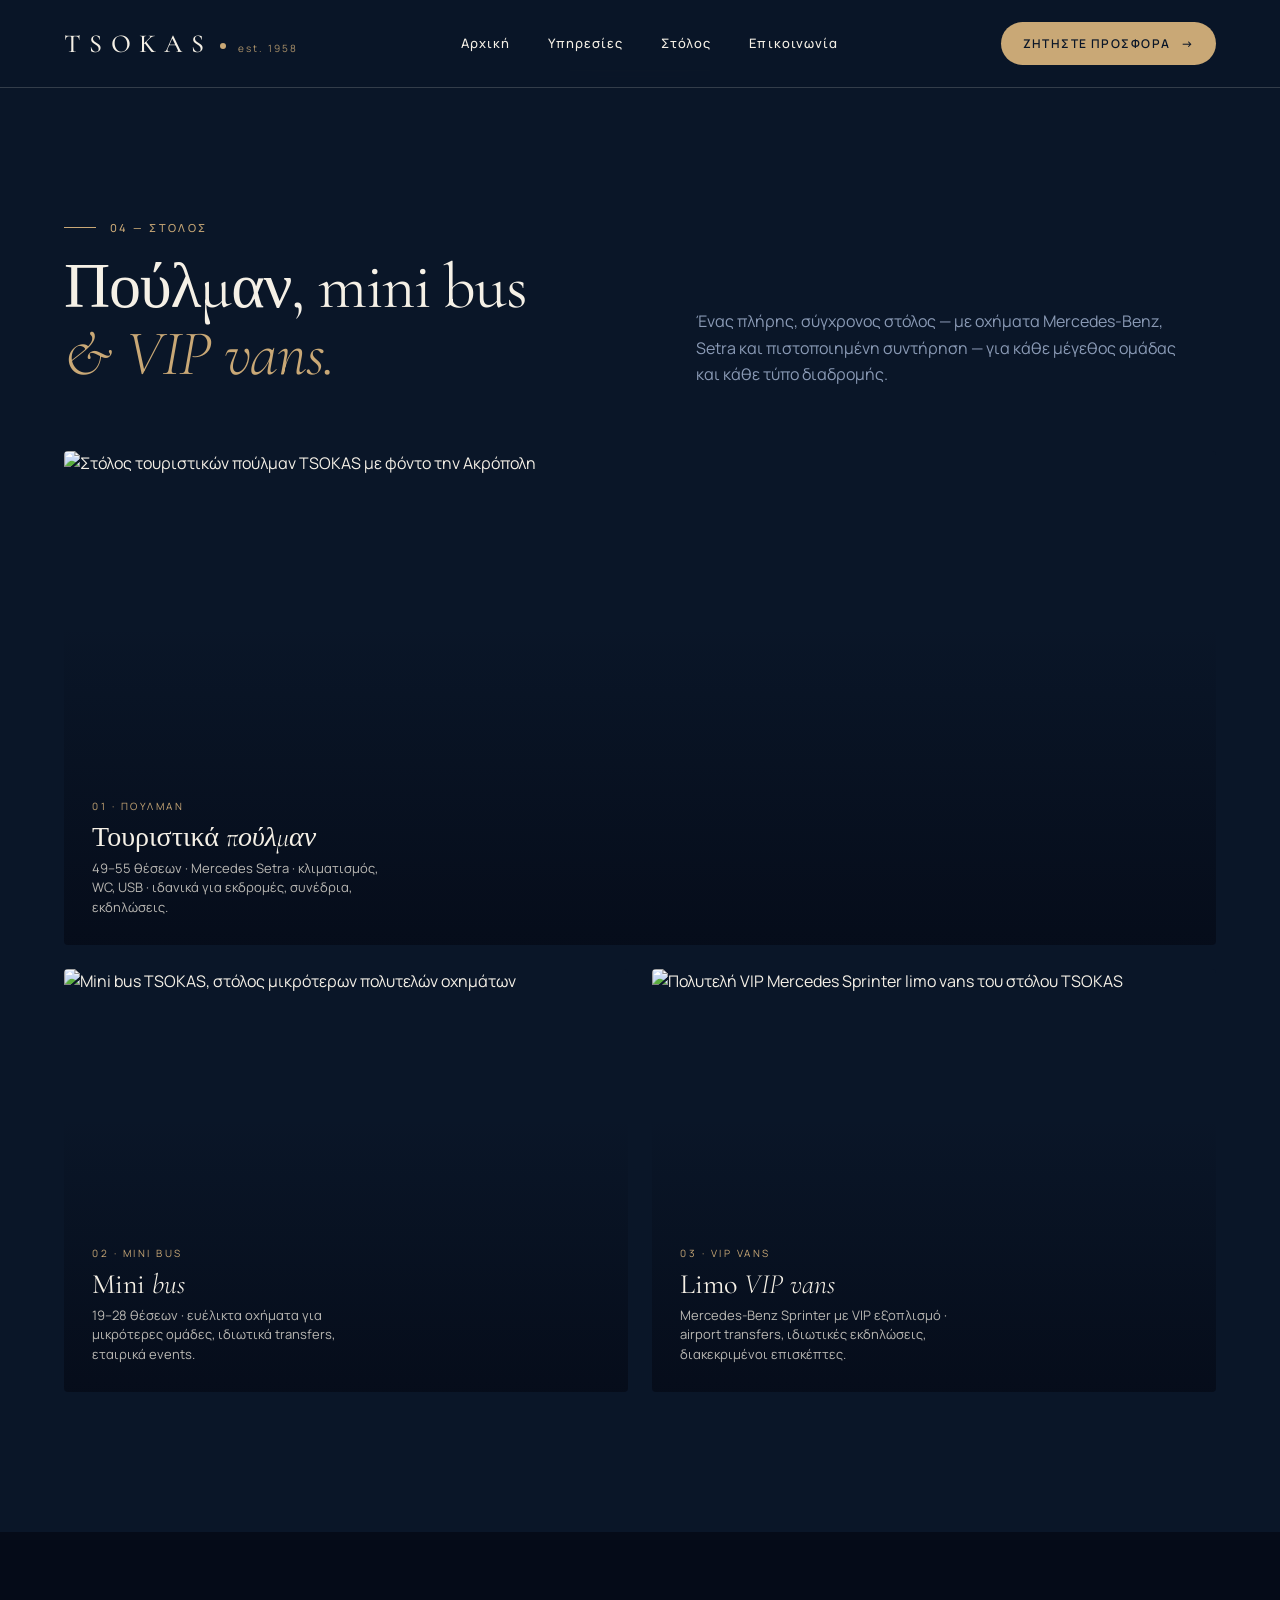
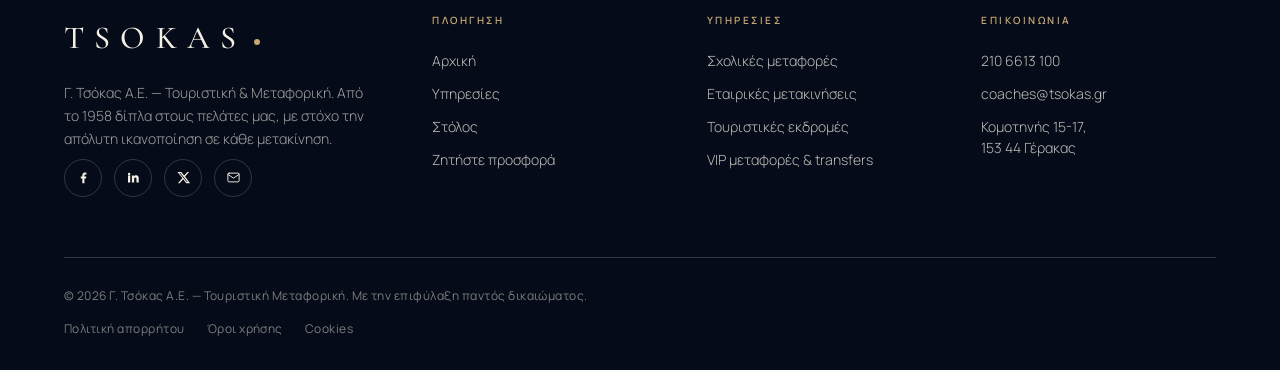
==== stolos.html @ 925c6dab "Add files via upload" ====
<!DOCTYPE html>
<html lang="el">
<head>
<meta charset="UTF-8" />
<meta name="viewport" content="width=device-width, initial-scale=1.0" />
<title>Στόλος — TSOKAS · Τουριστικά Λεωφορεία &amp; Πούλμαν</title>
<meta name="description" content="Ο στόλος του ομίλου ΤΣΟΚΑ — τουριστικά πούλμαν, mini bus και VIP vans Mercedes-Benz Sprinter, με πιστοποιημένη συντήρηση." />

<link rel="preconnect" href="https://fonts.googleapis.com">
<link rel="preconnect" href="https://fonts.gstatic.com" crossorigin>
<link href="https://fonts.googleapis.com/css2?family=Cormorant+Garamond:ital,wght@0,300;0,400;0,500;1,300;1,500&family=Manrope:wght@300;400;500;600;700&display=swap" rel="stylesheet">

<link rel="stylesheet" href="style.css">
</head>
<body class="inner-page">

<!-- =============================================
     NAVIGATION
     ============================================= -->
<header class="nav" id="nav">
  <div class="container nav-inner">
    <a href="index.html" class="logo" aria-label="TSOKAS — Αρχική">
      TSOKAS<span class="dot"></span><span class="since">est. 1958</span>
    </a>

    <nav class="nav-links" aria-label="Κύριο μενού">
      <a href="index.html">Αρχική</a>
      <a href="index.html#services">Υπηρεσίες</a>
      <a href="stolos.html">Στόλος</a>
      <a href="index.html#contact">Επικοινωνία</a>
    </nav>

    <a href="index.html#quote" class="btn-cta" style="display:none;" id="ctaDesktop">
      Ζητήστε Προσφορά
      <span class="arrow">→</span>
    </a>

    <button class="menu-toggle" id="menuToggle" aria-label="Άνοιγμα μενού" aria-expanded="false">
      <span></span><span></span><span></span>
    </button>
  </div>
</header>

<!-- mobile menu -->
<div class="mobile-menu" id="mobileMenu" aria-hidden="true">
  <a href="index.html"><span class="num">01</span>Αρχική</a>
  <a href="index.html#services"><span class="num">02</span>Υπηρεσίες</a>
  <a href="stolos.html"><span class="num">03</span>Στόλος</a>
  <a href="index.html#contact"><span class="num">04</span>Επικοινωνία</a>
  <a href="index.html#quote" class="btn-cta">Ζητήστε Προσφορά <span class="arrow">→</span></a>
</div>

<main>

<!-- =============================================
     FLEET
     ============================================= -->
<section class="fleet section" id="fleet">
  <div class="container">
    <header class="fleet-head reveal">
      <div>
        <span class="eyebrow">04 — Στόλος</span>
        <h2 class="display" style="margin-top:18px;">
          Πούλμαν, mini bus<br><span class="ital">&amp; VIP vans.</span>
        </h2>
      </div>
      <p>
        Ένας πλήρης, σύγχρονος στόλος — με οχήματα Mercedes-Benz, Setra
        και πιστοποιημένη συντήρηση — για κάθε μέγεθος ομάδας και κάθε
        τύπο διαδρομής.
      </p>
    </header>

    <div class="fleet-grid reveal">
      <a href="index.html#quote" class="fleet-card large">
        <img src="images/coaches.jpg" alt="Στόλος τουριστικών πούλμαν TSOKAS με φόντο την Ακρόπολη" loading="lazy"/>
        <div class="fleet-card-overlay">
          <span class="label">01 · Πούλμαν</span>
          <h3>Τουριστικά <span class="ital">πούλμαν</span></h3>
          <p>49–55 θέσεων · Mercedes Setra · κλιματισμός, WC, USB · ιδανικά για εκδρομές, συνέδρια, εκδηλώσεις.</p>
        </div>
      </a>

      <a href="index.html#quote" class="fleet-card">
        <img src="images/limo-minibus-event.jpg" alt="Mini bus TSOKAS, στόλος μικρότερων πολυτελών οχημάτων" loading="lazy"/>
        <div class="fleet-card-overlay">
          <span class="label">02 · Mini bus</span>
          <h3>Mini <span class="ital">bus</span></h3>
          <p>19–28 θέσεων · ευέλικτα οχήματα για μικρότερες ομάδες, ιδιωτικά transfers, εταιρικά events.</p>
        </div>
      </a>

      <a href="index.html#quote" class="fleet-card">
        <img src="images/limo-van-clts-transfers.jpg" alt="Πολυτελή VIP Mercedes Sprinter limo vans του στόλου TSOKAS" loading="lazy"/>
        <div class="fleet-card-overlay">
          <span class="label">03 · VIP vans</span>
          <h3>Limo <span class="ital">VIP vans</span></h3>
          <p>Mercedes-Benz Sprinter με VIP εξοπλισμό · airport transfers, ιδιωτικές εκδηλώσεις, διακεκριμένοι επισκέπτες.</p>
        </div>
      </a>
    </div>
  </div>
</section>

</main>

<!-- =============================================
     FOOTER
     ============================================= -->
<footer class="footer" id="contact">
  <div class="container">
    <div class="footer-top">
      <div class="footer-brand">
        <div class="logo">TSOKAS<span class="dot"></span></div>
        <p>
          Γ. Τσόκας Α.Ε. — Τουριστική &amp; Μεταφορική. Από το 1958
          δίπλα στους πελάτες μας, με στόχο την απόλυτη ικανοποίηση
          σε κάθε μετακίνηση.
        </p>
        <div class="socials" aria-label="Κοινωνικά δίκτυα">
          <a href="https://el-gr.facebook.com/pages/Tsokas-sa-Coaches-Tourist-Buses/488400641231386" aria-label="Facebook" target="_blank" rel="noopener">
            <svg viewBox="0 0 24 24" fill="currentColor"><path d="M13.5 21v-7.5h2.55l.4-3.1h-2.95V8.5c0-.9.25-1.5 1.55-1.5h1.65V4.2c-.3-.05-1.3-.13-2.45-.13-2.45 0-4.1 1.5-4.1 4.2v2.3H7.6v3.1h2.5V21h3.4z"/></svg>
          </a>
          <a href="https://www.linkedin.com/company/g-tsokas-sa-motorcoach-company" aria-label="LinkedIn" target="_blank" rel="noopener">
            <svg viewBox="0 0 24 24" fill="currentColor"><path d="M6.94 6.5a1.94 1.94 0 1 1-3.88 0 1.94 1.94 0 0 1 3.88 0zM3.18 8.94h3.6V20h-3.6V8.94zm6 0h3.45v1.5h.05c.48-.9 1.65-1.85 3.4-1.85 3.63 0 4.3 2.4 4.3 5.5V20h-3.6v-5.2c0-1.25-.02-2.85-1.74-2.85-1.74 0-2 1.35-2 2.75V20h-3.6V8.94h-.26z"/></svg>
          </a>
          <a href="https://twitter.com/TSOKASCOACHES" aria-label="X / Twitter" target="_blank" rel="noopener">
            <svg viewBox="0 0 24 24" fill="currentColor"><path d="M18.244 3H21l-6.547 7.49L22.5 21h-6.182l-4.83-6.31L5.93 21H3.17l7.005-8.01L2.25 3h6.34l4.36 5.77L18.244 3zm-1.083 16.13h1.523L7.04 4.78H5.4l11.76 14.35z"/></svg>
          </a>
          <a href="mailto:coaches@tsokas.gr" aria-label="Email">
            <svg viewBox="0 0 24 24" fill="none" stroke="currentColor" stroke-width="1.5" stroke-linecap="round" stroke-linejoin="round"><rect x="3" y="5" width="18" height="14" rx="2"/><path d="M3 7l9 6 9-6"/></svg>
          </a>
        </div>
      </div>

      <div class="footer-col">
        <h4>Πλοήγηση</h4>
        <ul>
          <li><a href="index.html">Αρχική</a></li>
          <li><a href="index.html#services">Υπηρεσίες</a></li>
          <li><a href="stolos.html">Στόλος</a></li>
          <li><a href="index.html#quote">Ζητήστε προσφορά</a></li>
        </ul>
      </div>

      <div class="footer-col">
        <h4>Υπηρεσίες</h4>
        <ul>
          <li>Σχολικές μεταφορές</li>
          <li>Εταιρικές μετακινήσεις</li>
          <li>Τουριστικές εκδρομές</li>
          <li>VIP μεταφορές &amp; transfers</li>
        </ul>
      </div>

      <div class="footer-col">
        <h4>Επικοινωνία</h4>
        <ul>
          <li><a href="tel:+302106613100">210 6613 100</a></li>
          <li><a href="mailto:coaches@tsokas.gr">coaches@tsokas.gr</a></li>
          <li>Κομοτηνής 15-17,<br>153 44 Γέρακας</li>
        </ul>
      </div>
    </div>

    <div class="footer-bottom">
      <div>© 2026 Γ. Τσόκας Α.Ε. — Τουριστική Μεταφορική. Με την επιφύλαξη παντός δικαιώματος.</div>
      <div class="legal">
        <a href="#">Πολιτική απορρήτου</a>
        <a href="#">Όροι χρήσης</a>
        <a href="#">Cookies</a>
      </div>
    </div>
  </div>
</footer>

<script>
  // Sticky nav (always solid on inner pages, but keep listener for consistency)
  const nav = document.getElementById('nav');
  const cta = document.getElementById('ctaDesktop');
  const onScroll = () => {
    const scrolled = window.scrollY > 40;
    nav.classList.toggle('scrolled', scrolled);
  };
  window.addEventListener('scroll', onScroll, { passive: true });
  onScroll();

  // CTA button visible only on desktop
  const setCta = () => {
    cta.style.display = window.innerWidth >= 1024 ? 'inline-flex' : 'none';
  };
  setCta();
  window.addEventListener('resize', setCta);

  // Mobile menu
  const toggle = document.getElementById('menuToggle');
  const menu = document.getElementById('mobileMenu');
  toggle.addEventListener('click', () => {
    const open = !menu.classList.contains('open');
    menu.classList.toggle('open', open);
    toggle.classList.toggle('open', open);
    toggle.setAttribute('aria-expanded', String(open));
    menu.setAttribute('aria-hidden', String(!open));
    document.body.style.overflow = open ? 'hidden' : '';
  });
  menu.querySelectorAll('a').forEach(a => a.addEventListener('click', () => {
    menu.classList.remove('open');
    toggle.classList.remove('open');
    toggle.setAttribute('aria-expanded', 'false');
    menu.setAttribute('aria-hidden', 'true');
    document.body.style.overflow = '';
  }));

  // Reveal on scroll
  const io = new IntersectionObserver((entries) => {
    entries.forEach(e => {
      if (e.isIntersecting) { e.target.classList.add('visible'); io.unobserve(e.target); }
    });
  }, { threshold: 0.12, rootMargin: '0px 0px -60px 0px' });
  document.querySelectorAll('.reveal').forEach(el => io.observe(el));
</script>
</body>
</html>
---- style.css ----
/* =============================================
   DESIGN TOKENS
   ============================================= */
:root {
  --navy-950: #050b18;
  --navy-900: #0a1628;
  --navy-800: #11203a;
  --navy-700: #1a2f56;
  --navy-600: #25406f;
  --cream:    #f5f0e6;
  --cream-2:  #ebe3d3;
  --paper:    #0a1628;       /* now navy — entire site stays in dark palette */
  --paper-2:  #0d1b32;       /* very subtle alt for rhythm */
  --white:    #ffffff;
  --gold:     #c9a876;
  --gold-2:   #b8945e;
  --ink:      #f5f0e6;       /* default text on dark bg → cream */
  --muted:    #8a9ab5;       /* readable muted on navy */
  --line:     rgba(245,240,230,.10);
  --line-light: rgba(245,240,230,.18);

  --f-display: "Cormorant Garamond", "Times New Roman", Georgia, serif;
  --f-body:    "Manrope", -apple-system, "Segoe UI", sans-serif;

  --container: 1280px;
  --pad: clamp(20px, 5vw, 64px);
}

/* =============================================
   RESET
   ============================================= */
*, *::before, *::after { box-sizing: border-box; margin: 0; padding: 0; }
html { scroll-behavior: smooth; -webkit-text-size-adjust: 100%; }
body {
  font-family: var(--f-body);
  font-weight: 400;
  font-size: 16px;
  line-height: 1.6;
  color: var(--ink);
  background: var(--paper);
  -webkit-font-smoothing: antialiased;
  -moz-osx-font-smoothing: grayscale;
  overflow-x: hidden;
}
img { max-width: 100%; display: block; }
button, input, textarea, select { font: inherit; color: inherit; }
a { color: inherit; text-decoration: none; }
button { background: none; border: none; cursor: pointer; }
ul { list-style: none; }

::selection { background: var(--gold); color: var(--navy-900); }

/* =============================================
   TYPOGRAPHY UTILITIES
   ============================================= */
.eyebrow {
  font-family: var(--f-body);
  font-size: 11px;
  font-weight: 500;
  letter-spacing: 0.22em;
  text-transform: uppercase;
  color: var(--gold);
  display: inline-flex;
  align-items: center;
  gap: 14px;
}
.eyebrow::before {
  content: "";
  width: 32px;
  height: 1px;
  background: currentColor;
}
.eyebrow.on-dark { color: var(--gold); }

.display {
  font-family: var(--f-display);
  font-weight: 400;
  line-height: 1.02;
  letter-spacing: -0.015em;
}
.display .ital { font-style: italic; font-weight: 300; }

.section-num {
  font-family: var(--f-display);
  font-style: italic;
  font-weight: 300;
  font-size: 14px;
  color: var(--gold-2);
  letter-spacing: 0.05em;
}

/* =============================================
   LAYOUT
   ============================================= */
.container {
  width: 100%;
  max-width: var(--container);
  margin: 0 auto;
  padding-left: var(--pad);
  padding-right: var(--pad);
}

.section {
  padding: clamp(80px, 12vw, 140px) 0;
}

/* =============================================
   NAVIGATION
   ============================================= */
.nav {
  position: fixed;
  top: 0; left: 0; right: 0;
  z-index: 100;
  padding: 22px 0;
  transition: background-color .35s ease, padding .35s ease, border-color .35s ease;
  border-bottom: 1px solid transparent;
}
.nav.scrolled {
  background: rgba(10, 22, 40, 0.92);
  backdrop-filter: blur(14px);
  -webkit-backdrop-filter: blur(14px);
  padding: 14px 0;
  border-bottom-color: var(--line-light);
}

.nav-inner {
  display: flex;
  align-items: center;
  justify-content: space-between;
  gap: 24px;
}

.logo {
  font-family: var(--f-display);
  font-size: 26px;
  font-weight: 500;
  letter-spacing: 0.32em;
  color: var(--cream);
  display: inline-flex;
  align-items: baseline;
  gap: 8px;
}
.logo .dot {
  display: inline-block;
  width: 6px; height: 6px;
  border-radius: 50%;
  background: var(--gold);
  transform: translateY(-3px);
}
.logo .since {
  font-size: 10px;
  font-family: var(--f-body);
  font-weight: 400;
  letter-spacing: 0.2em;
  color: var(--gold);
  margin-left: 4px;
  opacity: .85;
}

.nav-links {
  display: none;
  gap: 38px;
  align-items: center;
}
.nav-links a {
  position: relative;
  font-size: 13px;
  font-weight: 500;
  letter-spacing: 0.08em;
  color: var(--cream);
  transition: color .2s ease;
}
.nav-links a::after {
  content: "";
  position: absolute;
  left: 0; bottom: -6px;
  width: 100%;
  height: 1px;
  background: var(--gold);
  transform: scaleX(0);
  transform-origin: left;
  transition: transform .35s ease;
}
.nav-links a:hover { color: var(--white); }
.nav-links a:hover::after { transform: scaleX(1); }

.btn-cta {
  display: inline-flex;
  align-items: center;
  gap: 10px;
  padding: 12px 22px;
  background: var(--gold);
  color: var(--navy-900);
  font-size: 12px;
  font-weight: 600;
  letter-spacing: 0.12em;
  text-transform: uppercase;
  border-radius: 999px;
  transition: background-color .25s ease, transform .25s ease, color .25s ease;
}
.btn-cta:hover { background: var(--white); transform: translateY(-1px); }
.btn-cta .arrow {
  display: inline-block;
  transition: transform .25s ease;
}
.btn-cta:hover .arrow { transform: translateX(3px); }

.menu-toggle {
  display: inline-flex;
  flex-direction: column;
  gap: 5px;
  padding: 10px;
  margin-right: -10px;
}
.menu-toggle span {
  display: block;
  width: 22px;
  height: 1.5px;
  background: var(--cream);
  transition: transform .3s ease, opacity .3s ease;
}
.menu-toggle.open span:nth-child(1) { transform: translateY(6.5px) rotate(45deg); }
.menu-toggle.open span:nth-child(2) { opacity: 0; }
.menu-toggle.open span:nth-child(3) { transform: translateY(-6.5px) rotate(-45deg); }

.mobile-menu {
  position: fixed;
  inset: 0;
  background: var(--navy-900);
  z-index: 99;
  display: flex;
  flex-direction: column;
  justify-content: center;
  align-items: flex-start;
  padding: 0 var(--pad);
  gap: 28px;
  transform: translateX(100%);
  transition: transform .45s cubic-bezier(.6,.1,.2,1);
}
.mobile-menu.open { transform: translateX(0); }
.mobile-menu a {
  font-family: var(--f-display);
  font-size: clamp(36px, 9vw, 56px);
  font-weight: 400;
  color: var(--cream);
  letter-spacing: -0.01em;
  position: relative;
}
.mobile-menu a .num {
  font-size: 12px;
  font-family: var(--f-body);
  color: var(--gold);
  vertical-align: super;
  margin-right: 10px;
  letter-spacing: 0.1em;
}
.mobile-menu .btn-cta {
  margin-top: 20px;
}

/* =============================================
   HERO
   ============================================= */
.hero {
  position: relative;
  min-height: 100vh;
  min-height: 100svh;
  display: flex;
  align-items: flex-end;
  padding: 120px 0 60px;
  color: var(--cream);
  overflow: hidden;
  background: var(--navy-950);
}
.hero-bg {
  position: absolute;
  inset: 0;
  z-index: 0;
}
.hero-bg img {
  width: 100%;
  height: 100%;
  object-fit: cover;
  object-position: center 40%;
  filter: saturate(.92);
}
.hero-overlay {
  position: absolute;
  inset: 0;
  z-index: 1;
  background:
    linear-gradient(180deg, rgba(5,11,24,.55) 0%, rgba(5,11,24,.35) 30%, rgba(5,11,24,.85) 95%),
    linear-gradient(95deg, rgba(10,22,40,.6) 0%, rgba(10,22,40,0) 55%);
}
.hero-grain {
  position: absolute;
  inset: 0;
  z-index: 2;
  pointer-events: none;
  opacity: .35;
  mix-blend-mode: overlay;
  background-image: url("data:image/svg+xml;utf8,<svg xmlns='http://www.w3.org/2000/svg' width='180' height='180'><filter id='n'><feTurbulence type='fractalNoise' baseFrequency='.9' numOctaves='2' stitchTiles='stitch'/><feColorMatrix values='0 0 0 0 0 0 0 0 0 0 0 0 0 0 0 0 0 0 .5 0'/></filter><rect width='100%' height='100%' filter='url(%23n)'/></svg>");
}
.hero-inner {
  position: relative;
  z-index: 3;
  width: 100%;
}
.hero-meta {
  display: flex;
  align-items: center;
  justify-content: space-between;
  margin-bottom: 28px;
  font-size: 11px;
  letter-spacing: 0.2em;
  text-transform: uppercase;
  color: rgba(245,240,230,.7);
}
.hero-meta .spot {
  display: none;
}
.hero h1 {
  font-size: clamp(44px, 9vw, 124px);
  font-family: var(--f-display);
  font-weight: 400;
  line-height: 0.98;
  letter-spacing: -0.02em;
  margin-bottom: 28px;
  max-width: 14ch;
}
.hero h1 .ital {
  font-style: italic;
  font-weight: 300;
  color: var(--gold);
}
.hero p.lead {
  max-width: 52ch;
  font-size: clamp(15px, 1.7vw, 18px);
  font-weight: 300;
  line-height: 1.55;
  color: rgba(245,240,230,.85);
  margin-bottom: 40px;
}
.hero-actions {
  display: flex;
  flex-wrap: wrap;
  align-items: center;
  gap: 18px 30px;
}
.btn-primary {
  display: inline-flex;
  align-items: center;
  gap: 14px;
  padding: 18px 32px;
  background: var(--gold);
  color: var(--navy-900);
  font-size: 12px;
  font-weight: 600;
  letter-spacing: 0.16em;
  text-transform: uppercase;
  border-radius: 999px;
  transition: background-color .25s ease, color .25s ease, transform .25s ease;
}
.btn-primary:hover {
  background: var(--cream);
  transform: translateY(-2px);
}
.btn-primary .arrow { transition: transform .25s ease; }
.btn-primary:hover .arrow { transform: translateX(4px); }

.btn-ghost {
  display: inline-flex;
  align-items: center;
  gap: 12px;
  font-size: 12px;
  font-weight: 500;
  letter-spacing: 0.16em;
  text-transform: uppercase;
  color: var(--cream);
  padding: 8px 0;
  border-bottom: 1px solid var(--gold);
  transition: gap .25s ease, color .25s ease;
}
.btn-ghost:hover { gap: 18px; color: var(--white); }

.hero-foot {
  display: flex;
  justify-content: space-between;
  align-items: flex-end;
  margin-top: clamp(50px, 8vw, 90px);
  gap: 24px;
}
.hero-stat {
  font-size: 12px;
  color: rgba(245,240,230,.7);
  letter-spacing: 0.04em;
  line-height: 1.5;
}
.hero-stat strong {
  display: block;
  font-family: var(--f-display);
  font-style: italic;
  font-weight: 300;
  font-size: clamp(26px, 3.4vw, 40px);
  color: var(--gold);
  letter-spacing: -0.01em;
  margin-bottom: 4px;
}
.hero-scroll {
  display: none;
  font-size: 10px;
  letter-spacing: 0.3em;
  text-transform: uppercase;
  color: rgba(245,240,230,.6);
  writing-mode: vertical-rl;
  transform: rotate(180deg);
}
.hero-scroll::after {
  content: "";
  display: block;
  width: 1px;
  height: 50px;
  background: linear-gradient(to bottom, var(--gold), transparent);
  margin: 12px auto 0;
}

/* =============================================
   SERVICES
   ============================================= */
.services {
  background: var(--paper);
  position: relative;
}
.services::before {
  /* subtle top divider — gold hairline */
  content: "";
  position: absolute;
  top: 0; left: 50%;
  transform: translateX(-50%);
  width: clamp(60px, 12vw, 140px);
  height: 1px;
  background: var(--gold);
  opacity: .5;
}
.services-head {
  display: grid;
  gap: 30px;
  margin-bottom: 70px;
}
.services-head h2 {
  font-size: clamp(36px, 5.5vw, 64px);
  font-family: var(--f-display);
  font-weight: 400;
  line-height: 1.04;
  letter-spacing: -0.018em;
  max-width: 16ch;
  color: var(--cream);
}
.services-head h2 .ital { font-style: italic; font-weight: 300; color: var(--gold); }
.services-head .intro-text {
  max-width: 44ch;
  color: var(--muted);
  font-size: 16px;
  line-height: 1.65;
}

.services-grid {
  display: grid;
  grid-template-columns: 1fr;
  gap: 0;
  border-top: 1px solid var(--line);
}
.service {
  position: relative;
  padding: 36px 0;
  border-bottom: 1px solid var(--line);
  display: grid;
  grid-template-columns: 50px 1fr;
  gap: 24px;
  align-items: start;
  transition: padding .3s ease;
  cursor: pointer;
}
.service-icon {
  width: 44px;
  height: 44px;
  display: flex;
  align-items: center;
  justify-content: center;
  color: var(--cream);
  opacity: .85;
  transition: color .25s ease, transform .25s ease, opacity .25s ease;
}
.service-icon svg {
  width: 32px;
  height: 32px;
  stroke-width: 1.2;
}
.service:hover .service-icon { color: var(--gold); opacity: 1; transform: translateY(-3px); }
.service-body h3 {
  font-family: var(--f-display);
  font-size: clamp(24px, 3.2vw, 34px);
  font-weight: 400;
  line-height: 1.1;
  letter-spacing: -0.01em;
  margin-bottom: 10px;
  color: var(--cream);
  transition: color .25s ease;
}
.service:hover .service-body h3 { color: var(--gold); }
.service-body p {
  color: var(--muted);
  font-size: 14.5px;
  line-height: 1.65;
  max-width: 50ch;
}
.service-num {
  position: absolute;
  top: 36px;
  right: 0;
  font-family: var(--f-display);
  font-style: italic;
  font-weight: 300;
  font-size: 14px;
  color: var(--gold-2);
}

/* =============================================
   HERITAGE STRIP (numbers)
   ============================================= */
.heritage {
  background: var(--navy-800);
  color: var(--cream);
  padding: clamp(70px, 10vw, 120px) 0;
  position: relative;
  overflow: hidden;
}
.heritage::before {
  content: "1958";
  position: absolute;
  font-family: var(--f-display);
  font-style: italic;
  font-weight: 300;
  font-size: clamp(280px, 38vw, 540px);
  color: rgba(201,168,118,.05);
  top: 50%;
  right: -20px;
  transform: translateY(-50%);
  line-height: .8;
  pointer-events: none;
  letter-spacing: -0.04em;
}
.heritage-inner {
  position: relative;
  z-index: 2;
  display: grid;
  gap: 60px;
}
.heritage-text h2 {
  font-family: var(--f-display);
  font-size: clamp(32px, 5vw, 56px);
  font-weight: 400;
  line-height: 1.08;
  letter-spacing: -0.015em;
  max-width: 20ch;
  margin-bottom: 24px;
}
.heritage-text h2 .ital { font-style: italic; font-weight: 300; color: var(--gold); }
.heritage-text p {
  max-width: 56ch;
  color: rgba(245,240,230,.78);
  font-size: 16px;
  line-height: 1.7;
  font-weight: 300;
}
.heritage-stats {
  display: grid;
  grid-template-columns: repeat(3, 1fr);
  gap: 20px;
  border-top: 1px solid var(--line-light);
  padding-top: 40px;
}
.h-stat .num {
  font-family: var(--f-display);
  font-style: italic;
  font-weight: 300;
  font-size: clamp(40px, 6vw, 72px);
  color: var(--gold);
  line-height: 1;
  letter-spacing: -0.02em;
  display: block;
  margin-bottom: 12px;
}
.h-stat .label {
  font-size: 11px;
  letter-spacing: 0.2em;
  text-transform: uppercase;
  color: rgba(245,240,230,.6);
  line-height: 1.5;
}

/* =============================================
   FLEET
   ============================================= */
.fleet {
  background: var(--paper);
  position: relative;
}
.fleet::before {
  content: "";
  position: absolute;
  top: 0; left: 50%;
  transform: translateX(-50%);
  width: clamp(60px, 12vw, 140px);
  height: 1px;
  background: var(--gold);
  opacity: .5;
}
.fleet-head {
  display: grid;
  gap: 24px;
  margin-bottom: 64px;
}
.fleet-head h2 {
  font-family: var(--f-display);
  font-size: clamp(36px, 5.5vw, 64px);
  font-weight: 400;
  line-height: 1.04;
  letter-spacing: -0.018em;
  max-width: 18ch;
  color: var(--cream);
}
.fleet-head h2 .ital { font-style: italic; font-weight: 300; color: var(--gold); }
.fleet-head p {
  max-width: 50ch;
  color: var(--muted);
  font-size: 16px;
  line-height: 1.65;
}

.fleet-grid {
  display: grid;
  grid-template-columns: 1fr;
  gap: 30px;
}
.fleet-card {
  position: relative;
  overflow: hidden;
  border-radius: 4px;
  cursor: pointer;
  background: var(--navy-900);
  aspect-ratio: 4 / 3;
}
.fleet-card img {
  width: 100%;
  height: 100%;
  object-fit: cover;
  transition: transform .9s cubic-bezier(.2,.6,.2,1), filter .6s ease;
  filter: saturate(.95);
}
.fleet-card:hover img { transform: scale(1.05); }
.fleet-card-overlay {
  position: absolute;
  inset: 0;
  background:
    linear-gradient(180deg, transparent 35%, rgba(5,11,24,.85) 100%);
  display: flex;
  flex-direction: column;
  justify-content: flex-end;
  padding: 28px;
  color: var(--cream);
}
.fleet-card-overlay .label {
  font-size: 10px;
  letter-spacing: 0.25em;
  text-transform: uppercase;
  color: var(--gold);
  margin-bottom: 8px;
}
.fleet-card-overlay h3 {
  font-family: var(--f-display);
  font-size: 28px;
  font-weight: 400;
  line-height: 1.1;
  margin-bottom: 6px;
}
.fleet-card-overlay h3 .ital { font-style: italic; font-weight: 300; }
.fleet-card-overlay p {
  font-size: 13px;
  color: rgba(245,240,230,.75);
  line-height: 1.5;
  max-width: 36ch;
}

/* =============================================
   QUOTE FORM
   ============================================= */
.quote {
  background: var(--navy-950);
  color: var(--cream);
  position: relative;
  overflow: hidden;
}
.quote::before {
  /* gold hairline divider at top */
  content: "";
  position: absolute;
  top: 0; left: 50%;
  transform: translateX(-50%);
  width: clamp(60px, 12vw, 140px);
  height: 1px;
  background: var(--gold);
  opacity: .5;
}
.quote::after {
  content: "";
  position: absolute;
  top: 0; right: 0;
  width: 280px;
  height: 280px;
  background: radial-gradient(circle at top right, rgba(201,168,118,.18), transparent 70%);
  pointer-events: none;
}
.quote-inner {
  display: grid;
  grid-template-columns: 1fr;
  gap: 60px;
  position: relative;
  z-index: 2;
}
.quote-info h2 {
  font-family: var(--f-display);
  font-size: clamp(36px, 5vw, 60px);
  font-weight: 400;
  line-height: 1.04;
  letter-spacing: -0.015em;
  margin-bottom: 24px;
  max-width: 14ch;
}
.quote-info h2 .ital { font-style: italic; font-weight: 300; color: var(--gold); }
.quote-info p {
  max-width: 44ch;
  color: rgba(245,240,230,.78);
  font-size: 15px;
  line-height: 1.7;
  font-weight: 300;
  margin-bottom: 36px;
}
.quote-info .info-list {
  display: grid;
  gap: 20px;
  border-top: 1px solid var(--line-light);
  padding-top: 28px;
}
.quote-info .info-row {
  display: grid;
  grid-template-columns: 100px 1fr;
  gap: 16px;
  font-size: 14px;
}
.quote-info .info-row .label {
  font-size: 10px;
  letter-spacing: 0.2em;
  text-transform: uppercase;
  color: var(--gold);
  padding-top: 4px;
}
.quote-info .info-row .value {
  color: var(--cream);
  font-weight: 300;
}
.quote-info .info-row a:hover { color: var(--gold); }

.quote-form {
  background: rgba(245,240,230,.04);
  padding: clamp(28px, 4vw, 48px);
  border: 1px solid var(--line-light);
  border-radius: 4px;
}
.quote-form .form-num {
  font-family: var(--f-display);
  font-style: italic;
  font-weight: 300;
  font-size: 13px;
  color: var(--gold);
  letter-spacing: 0.05em;
  margin-bottom: 8px;
}
.quote-form h3 {
  font-family: var(--f-display);
  font-size: clamp(24px, 3vw, 32px);
  font-weight: 400;
  line-height: 1.15;
  margin-bottom: 32px;
  color: var(--cream);
}
.form-grid {
  display: grid;
  grid-template-columns: 1fr;
  gap: 22px;
}
.field {
  display: flex;
  flex-direction: column;
  gap: 8px;
}
.field label {
  font-size: 10px;
  font-weight: 500;
  letter-spacing: 0.2em;
  text-transform: uppercase;
  color: rgba(245,240,230,.6);
}
.field label .req { color: var(--gold); margin-left: 2px; }
.field input,
.field select,
.field textarea {
  background: transparent;
  border: none;
  border-bottom: 1px solid var(--line-light);
  padding: 10px 0 12px;
  color: var(--cream);
  font-size: 15px;
  font-weight: 400;
  font-family: var(--f-body);
  outline: none;
  border-radius: 0;
  transition: border-color .25s ease;
  width: 100%;
}
.field input:focus,
.field select:focus,
.field textarea:focus {
  border-bottom-color: var(--gold);
}
.field input::placeholder,
.field textarea::placeholder {
  color: rgba(245,240,230,.35);
  font-weight: 300;
}
.field textarea {
  resize: vertical;
  min-height: 90px;
  line-height: 1.5;
}
.field select {
  appearance: none;
  -webkit-appearance: none;
  background-image: url("data:image/svg+xml;utf8,<svg xmlns='http://www.w3.org/2000/svg' width='10' height='6' viewBox='0 0 10 6'><path fill='%23c9a876' d='M0 0l5 6 5-6z'/></svg>");
  background-repeat: no-repeat;
  background-position: right 4px center;
  cursor: pointer;
  padding-right: 24px;
}
.field select option { background: var(--navy-900); color: var(--cream); }
.field input[type="date"]::-webkit-calendar-picker-indicator {
  filter: invert(.6) sepia(.4) hue-rotate(2deg);
  cursor: pointer;
}

.form-row { display: grid; grid-template-columns: 1fr; gap: 22px; }

.form-submit {
  margin-top: 14px;
  display: flex;
  flex-direction: column;
  gap: 14px;
  align-items: stretch;
}
.btn-submit {
  position: relative;
  display: inline-flex;
  align-items: center;
  justify-content: center;
  gap: 14px;
  padding: 18px 28px;
  background: var(--gold);
  color: var(--navy-900);
  font-size: 12px;
  font-weight: 600;
  letter-spacing: 0.16em;
  text-transform: uppercase;
  border-radius: 999px;
  transition: background-color .25s ease, transform .25s ease, color .25s ease;
  width: 100%;
  overflow: hidden;
}
.btn-submit::before {
  content: "";
  position: absolute;
  inset: 0;
  background: var(--cream);
  transform: translateX(-100%);
  transition: transform .4s cubic-bezier(.6,.1,.2,1);
  z-index: 0;
}
.btn-submit:hover::before { transform: translateX(0); }
.btn-submit > * { position: relative; z-index: 1; }
.btn-submit:hover { transform: translateY(-2px); }
.btn-submit .arrow { transition: transform .25s ease; }
.btn-submit:hover .arrow { transform: translateX(4px); }

.form-note {
  font-size: 12px;
  color: rgba(245,240,230,.55);
  line-height: 1.55;
}

/* =============================================
   FOOTER
   ============================================= */
.footer {
  background: var(--navy-950);
  color: var(--cream);
  padding: 80px 0 32px;
  position: relative;
}
.footer-top {
  display: grid;
  grid-template-columns: 1fr;
  gap: 48px;
  margin-bottom: 60px;
}
.footer-brand .logo {
  font-size: 32px;
  margin-bottom: 18px;
}
.footer-brand p {
  max-width: 38ch;
  font-size: 14px;
  line-height: 1.65;
  color: rgba(245,240,230,.65);
  font-weight: 300;
}
.footer-col h4 {
  font-size: 10px;
  letter-spacing: 0.25em;
  text-transform: uppercase;
  color: var(--gold);
  margin-bottom: 22px;
  font-weight: 600;
}
.footer-col ul { display: grid; gap: 12px; }
.footer-col li {
  font-size: 14px;
  color: rgba(245,240,230,.78);
  font-weight: 300;
  line-height: 1.5;
}
.footer-col a { transition: color .2s ease; }
.footer-col a:hover { color: var(--gold); }

.socials {
  display: flex;
  gap: 12px;
  margin-top: 8px;
}
.socials a {
  display: inline-flex;
  align-items: center;
  justify-content: center;
  width: 38px;
  height: 38px;
  border: 1px solid var(--line-light);
  border-radius: 50%;
  color: var(--cream);
  transition: background-color .25s ease, border-color .25s ease, color .25s ease;
}
.socials a:hover {
  background: var(--gold);
  border-color: var(--gold);
  color: var(--navy-900);
}
.socials svg { width: 15px; height: 15px; }

.footer-bottom {
  display: grid;
  gap: 14px;
  padding-top: 28px;
  border-top: 1px solid var(--line-light);
  font-size: 12px;
  color: rgba(245,240,230,.5);
  letter-spacing: 0.04em;
}
.footer-bottom .legal { display: flex; flex-wrap: wrap; gap: 22px; }
.footer-bottom a:hover { color: var(--gold); }

/* =============================================
   ANIMATIONS — REVEAL ON LOAD
   ============================================= */
@keyframes rise {
  from { opacity: 0; transform: translateY(28px); }
  to   { opacity: 1; transform: translateY(0); }
}
@keyframes fade {
  from { opacity: 0; }
  to { opacity: 1; }
}
.hero h1, .hero p.lead, .hero-actions, .hero-meta, .hero-foot {
  opacity: 0;
  animation: rise .9s cubic-bezier(.2,.7,.2,1) forwards;
}
.hero-meta { animation-delay: .15s; }
.hero h1 { animation-delay: .25s; }
.hero p.lead { animation-delay: .55s; }
.hero-actions { animation-delay: .75s; }
.hero-foot { animation-delay: .95s; }

.reveal {
  opacity: 0;
  transform: translateY(30px);
  transition: opacity .9s cubic-bezier(.2,.7,.2,1), transform .9s cubic-bezier(.2,.7,.2,1);
}
.reveal.visible { opacity: 1; transform: translateY(0); }

/* =============================================
   RESPONSIVE — TABLET (≥ 720px)
   ============================================= */
@media (min-width: 720px) {
  .hero { padding: 140px 0 80px; }
  .hero-meta .spot { display: inline-flex; align-items: center; gap: 10px; }
  .hero-meta .spot::before {
    content: "";
    width: 6px; height: 6px;
    border-radius: 50%;
    background: var(--gold);
    animation: pulse 2s ease-in-out infinite;
  }
  @keyframes pulse {
    0%,100% { opacity: 1; transform: scale(1); }
    50% { opacity: .4; transform: scale(1.6); }
  }
  .hero-foot { gap: 60px; }
  .hero-stats { display: flex; gap: 60px; }
  .hero-scroll { display: block; }

  .services-head { grid-template-columns: 1fr 1fr; gap: 80px; align-items: end; }
  .services-grid { display: block; }
  .service { grid-template-columns: 60px 1fr 80px; padding: 44px 0; }
  .service-num { position: static; align-self: start; text-align: right; padding-top: 4px; }

  .heritage-inner { grid-template-columns: 1.15fr 1fr; gap: 80px; align-items: center; }
  .heritage-stats { padding-top: 0; border-top: none; border-left: 1px solid var(--line-light); padding-left: 60px; grid-template-columns: 1fr; gap: 36px; }

  .fleet-head { grid-template-columns: 1.1fr 1fr; gap: 60px; align-items: end; }
  .fleet-grid { grid-template-columns: 1fr 1fr; gap: 24px; }
  .fleet-grid .fleet-card.large { grid-column: span 2; aspect-ratio: 21 / 9; }

  .quote-inner { grid-template-columns: 1fr 1.15fr; gap: 70px; align-items: start; }
  .form-row { grid-template-columns: 1fr 1fr; }
  .form-submit { flex-direction: row; align-items: center; }
  .btn-submit { width: auto; min-width: 240px; }

  .footer-top { grid-template-columns: 1.4fr 1fr 1fr 1fr; gap: 40px; }
}

/* =============================================
   RESPONSIVE — DESKTOP (≥ 1024px)
   ============================================= */
@media (min-width: 1024px) {
  .nav-links { display: flex; }
  .menu-toggle { display: none; }

  .hero h1 { letter-spacing: -0.025em; }

  .heritage-inner { grid-template-columns: 1.2fr 1fr; gap: 120px; }

  .quote-form { padding: 56px; }
}

/* Larger desktops */
@media (min-width: 1280px) {
  .hero-meta { font-size: 12px; }
}

/* Reduced motion */
@media (prefers-reduced-motion: reduce) {
  *, *::before, *::after { animation-duration: .001s !important; transition-duration: .001s !important; }
}

/* =============================================
   INNER PAGES (no hero) — nav stays solid from top
   ============================================= */
body.inner-page .nav {
  background: rgba(10, 22, 40, 0.92);
  backdrop-filter: blur(14px);
  -webkit-backdrop-filter: blur(14px);
  border-bottom-color: var(--line-light);
}
body.inner-page main {
  padding-top: 70px; /* clears the fixed nav */
}
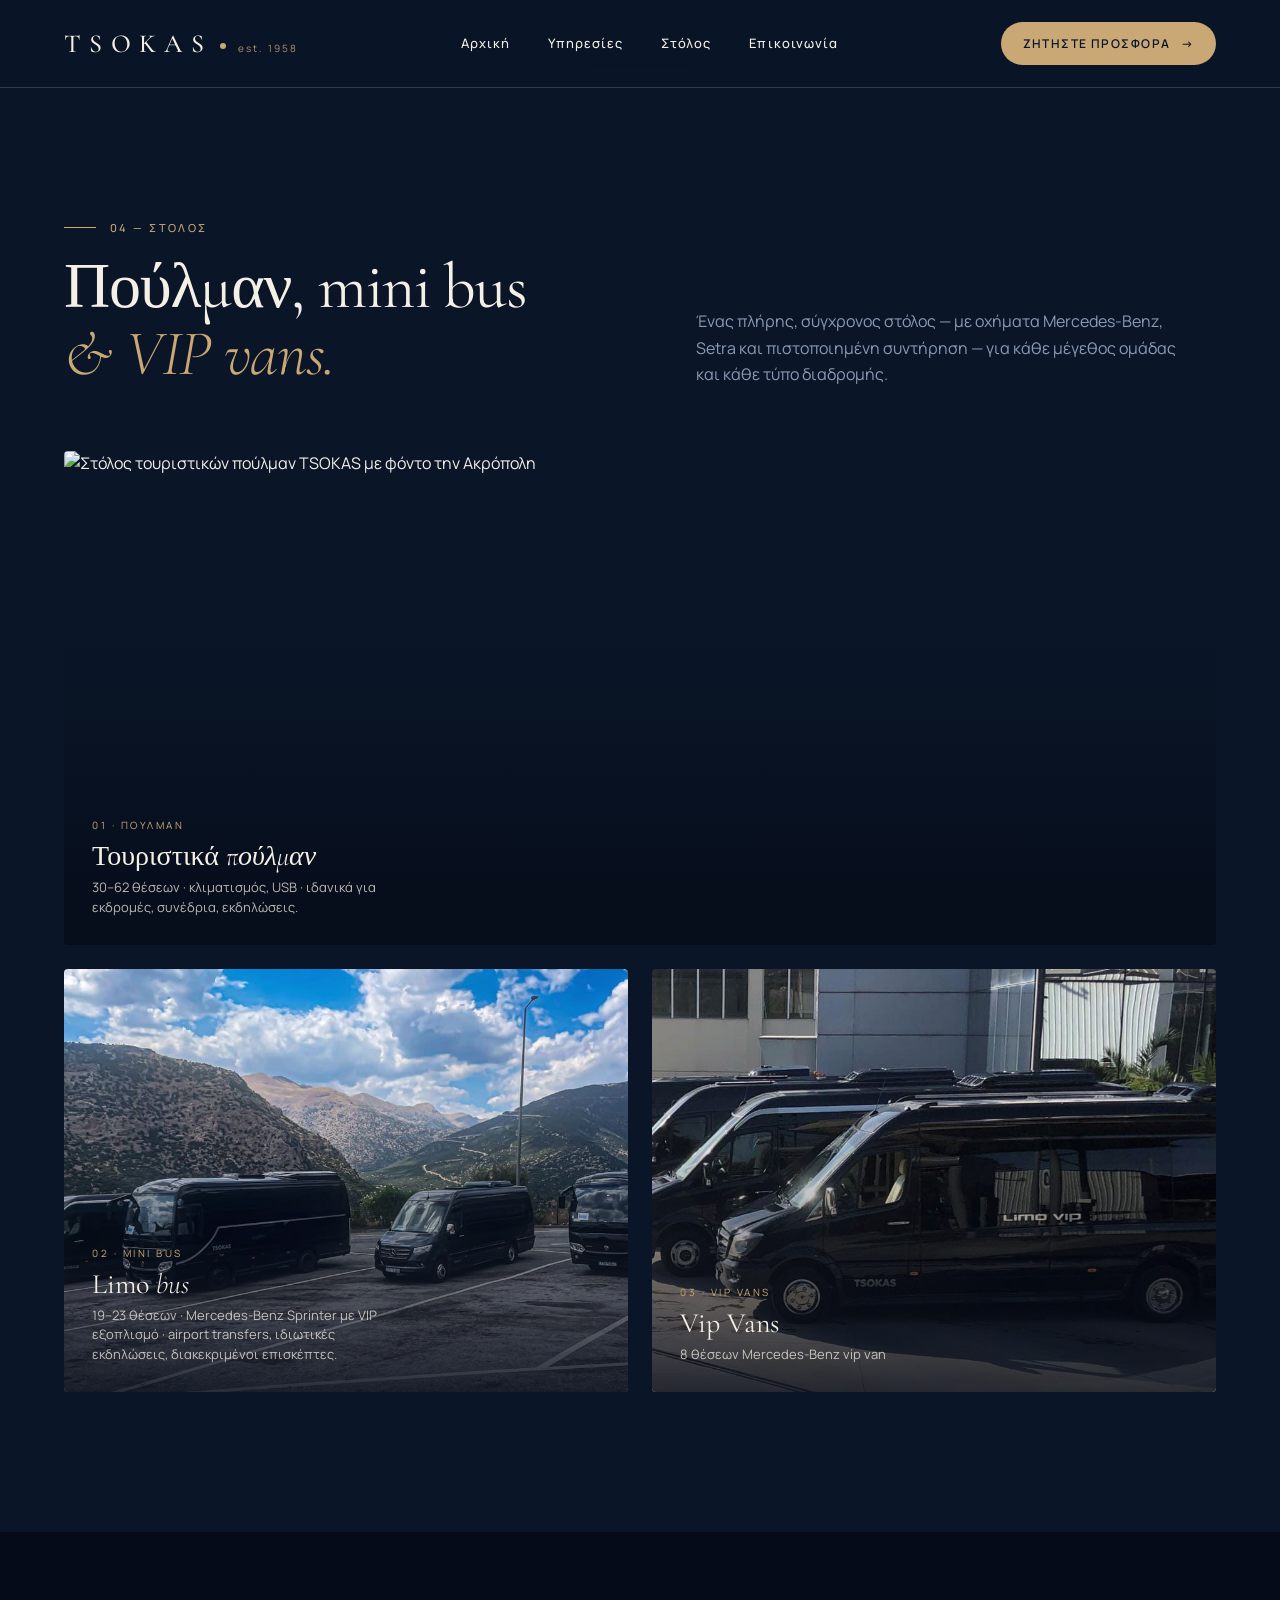
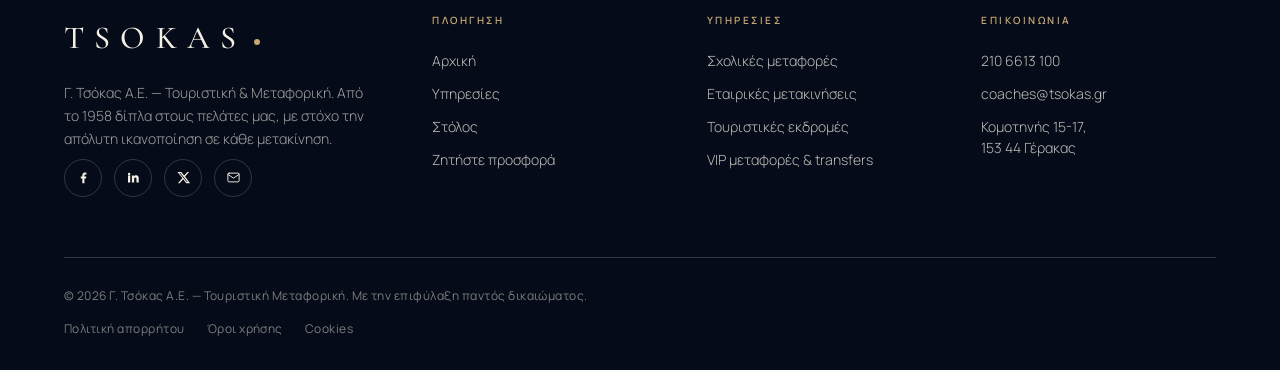
==== commit 5e013b06: "Update stolos.html" ====
--- a/stolos.html
+++ b/stolos.html
@@ -77,7 +77,7 @@
         <div class="fleet-card-overlay">
           <span class="label">01 · Πούλμαν</span>
           <h3>Τουριστικά <span class="ital">πούλμαν</span></h3>
-          <p>49–55 θέσεων · Mercedes Setra · κλιματισμός, WC, USB · ιδανικά για εκδρομές, συνέδρια, εκδηλώσεις.</p>
+          <p>30–62 θέσεων · κλιματισμός, USB · ιδανικά για εκδρομές, συνέδρια, εκδηλώσεις.</p>
         </div>
       </a>
 
@@ -85,8 +85,8 @@
         <img src="images/limo-minibus-event.jpg" alt="Mini bus TSOKAS, στόλος μικρότερων πολυτελών οχημάτων" loading="lazy"/>
         <div class="fleet-card-overlay">
           <span class="label">02 · Mini bus</span>
-          <h3>Mini <span class="ital">bus</span></h3>
-          <p>19–28 θέσεων · ευέλικτα οχήματα για μικρότερες ομάδες, ιδιωτικά transfers, εταιρικά events.</p>
+          <h3>Limo <span class="ital">bus</span></h3>
+          <p>19–23 θέσεων · Mercedes-Benz Sprinter με VIP εξοπλισμό · airport transfers, ιδιωτικές εκδηλώσεις, διακεκριμένοι επισκέπτες.</p>
         </div>
       </a>
 
@@ -94,8 +94,8 @@
         <img src="images/limo-van-clts-transfers.jpg" alt="Πολυτελή VIP Mercedes Sprinter limo vans του στόλου TSOKAS" loading="lazy"/>
         <div class="fleet-card-overlay">
           <span class="label">03 · VIP vans</span>
-          <h3>Limo <span class="ital">VIP vans</span></h3>
-          <p>Mercedes-Benz Sprinter με VIP εξοπλισμό · airport transfers, ιδιωτικές εκδηλώσεις, διακεκριμένοι επισκέπτες.</p>
+          <h3>Vip Vans <span class="ital"></span></h3>
+          <p>8 θέσεων Mercedes-Benz vip van</p>
         </div>
       </a>
     </div>
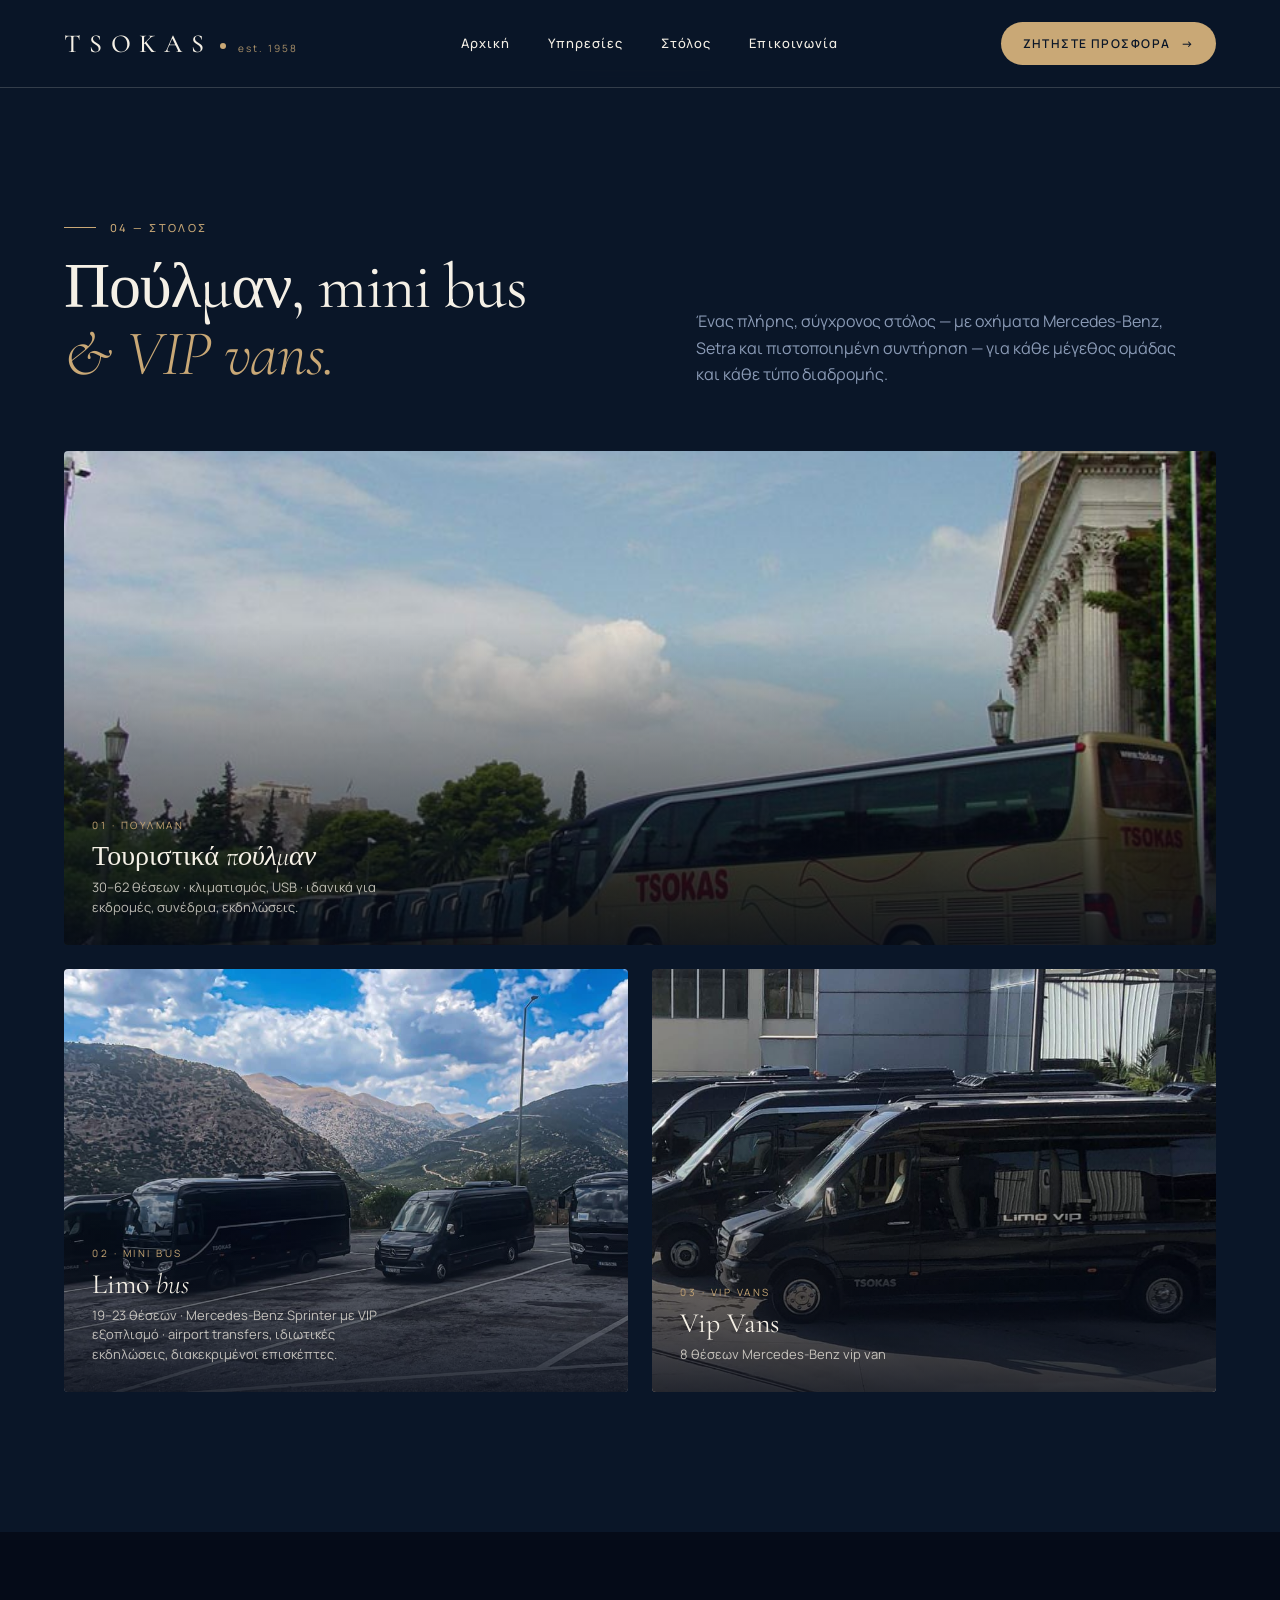
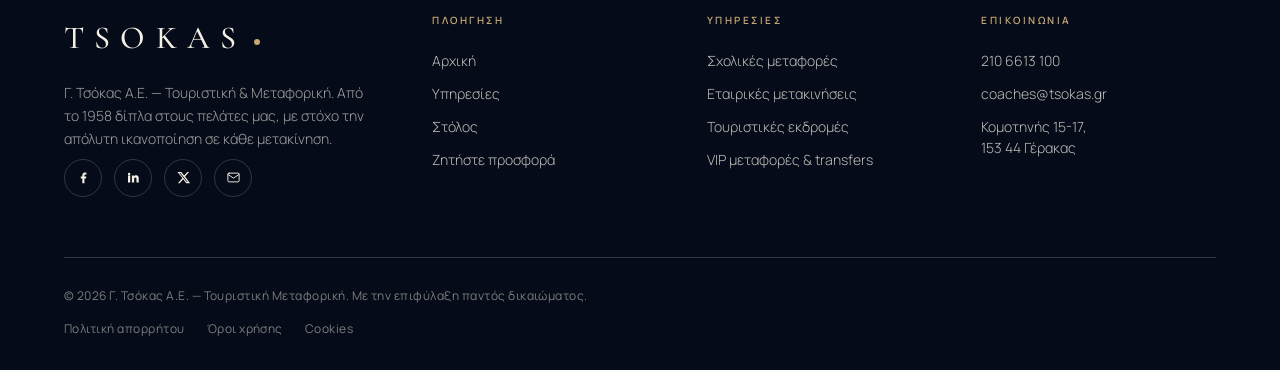
==== commit c17e5ffc: "Update stolos.html" ====
--- a/stolos.html
+++ b/stolos.html
@@ -73,7 +73,7 @@
 
     <div class="fleet-grid reveal">
       <a href="index.html#quote" class="fleet-card large">
-        <img src="images/coaches.jpg" alt="Στόλος τουριστικών πούλμαν TSOKAS με φόντο την Ακρόπολη" loading="lazy"/>
+        <img src="images/coaches_1.jpg" alt="Στόλος τουριστικών πούλμαν TSOKAS με φόντο την Ακρόπολη" loading="lazy"/>
         <div class="fleet-card-overlay">
           <span class="label">01 · Πούλμαν</span>
           <h3>Τουριστικά <span class="ital">πούλμαν</span></h3>
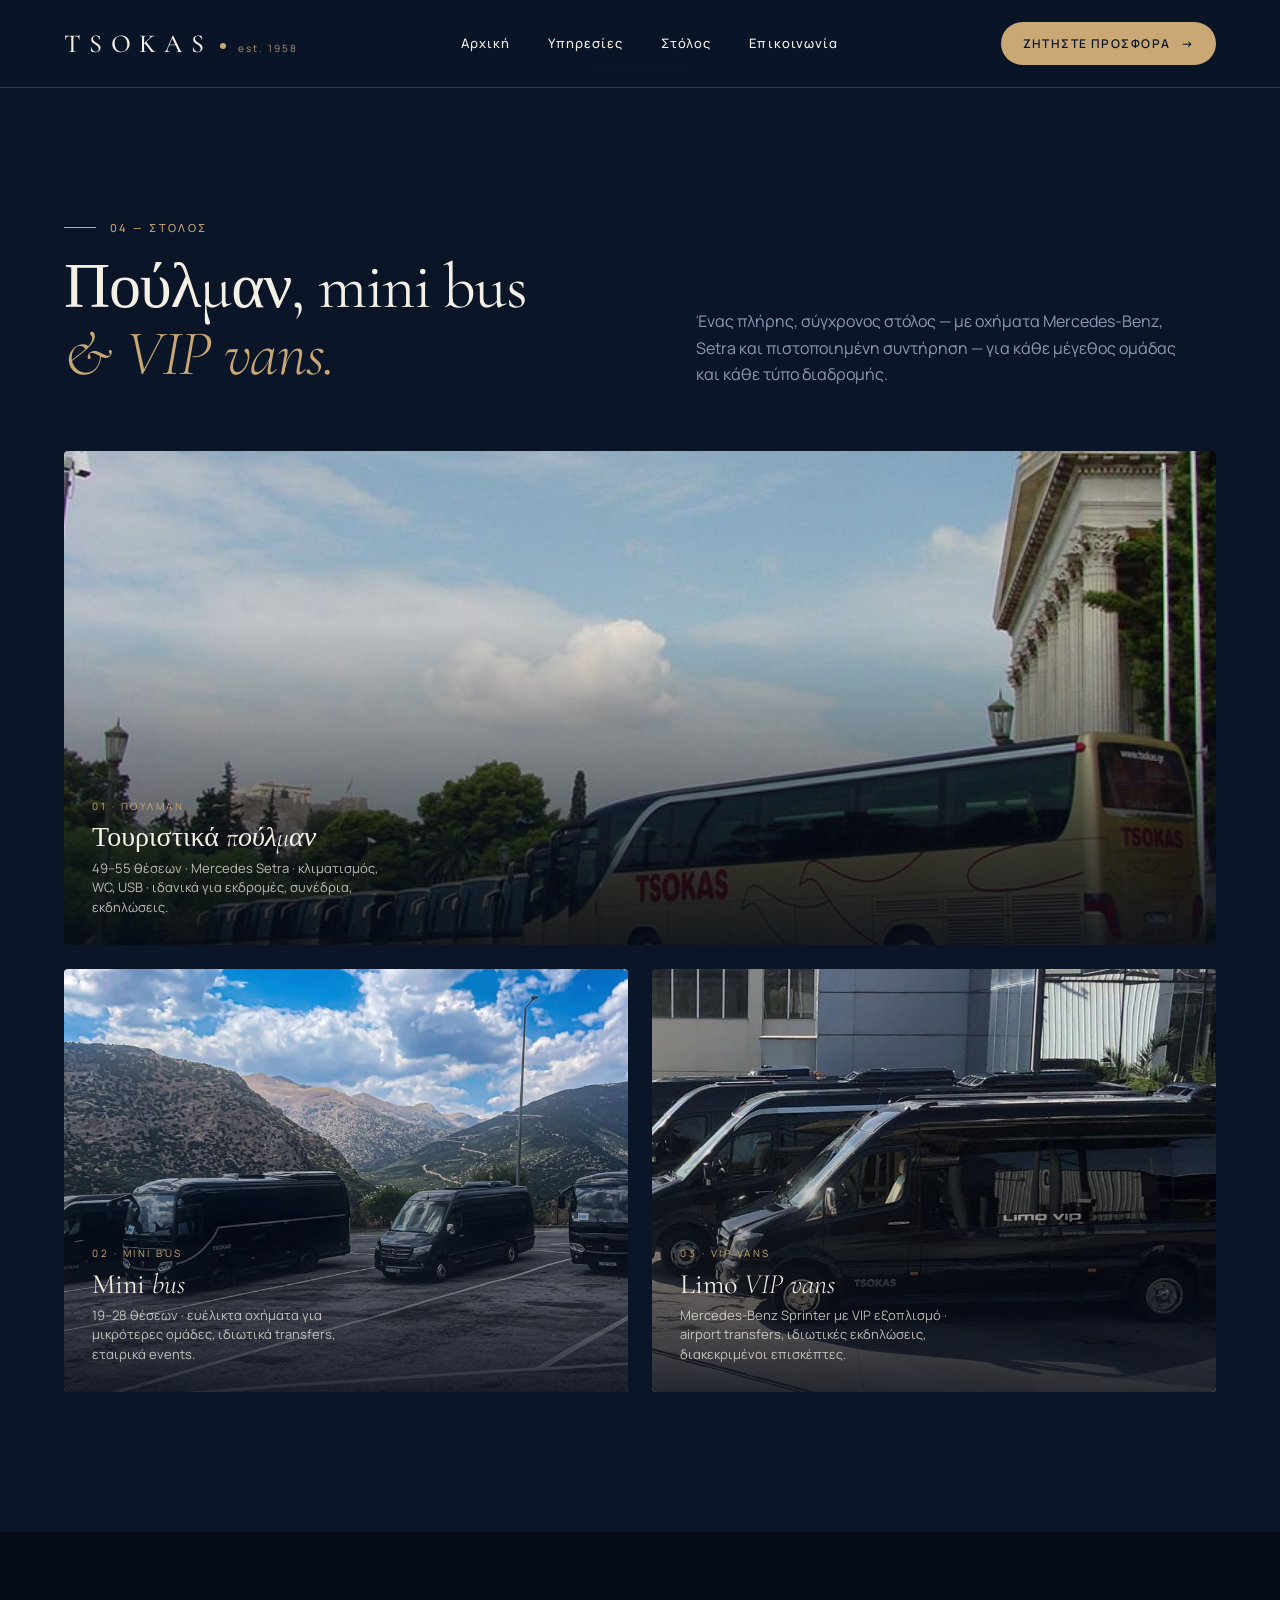
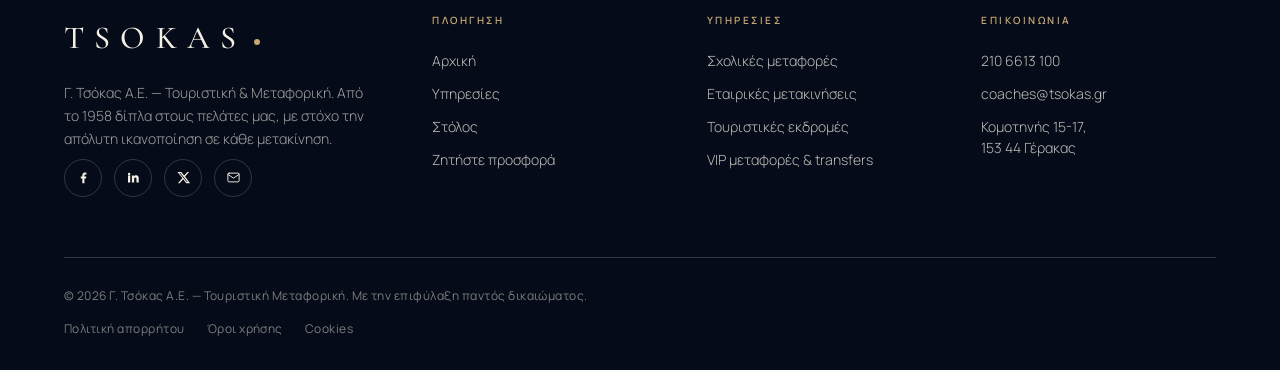
==== commit efcb8ff0: "Update stolos.html" ====
--- a/stolos.html
+++ b/stolos.html
@@ -25,7 +25,7 @@
 
     <nav class="nav-links" aria-label="Κύριο μενού">
       <a href="index.html">Αρχική</a>
-      <a href="index.html#services">Υπηρεσίες</a>
+      <a href="yphresies.html">Υπηρεσίες</a>
       <a href="stolos.html">Στόλος</a>
       <a href="index.html#contact">Επικοινωνία</a>
     </nav>
@@ -44,7 +44,7 @@
 <!-- mobile menu -->
 <div class="mobile-menu" id="mobileMenu" aria-hidden="true">
   <a href="index.html"><span class="num">01</span>Αρχική</a>
-  <a href="index.html#services"><span class="num">02</span>Υπηρεσίες</a>
+  <a href="yphresies.html"><span class="num">02</span>Υπηρεσίες</a>
   <a href="stolos.html"><span class="num">03</span>Στόλος</a>
   <a href="index.html#contact"><span class="num">04</span>Επικοινωνία</a>
   <a href="index.html#quote" class="btn-cta">Ζητήστε Προσφορά <span class="arrow">→</span></a>
@@ -77,7 +77,7 @@
         <div class="fleet-card-overlay">
           <span class="label">01 · Πούλμαν</span>
           <h3>Τουριστικά <span class="ital">πούλμαν</span></h3>
-          <p>30–62 θέσεων · κλιματισμός, USB · ιδανικά για εκδρομές, συνέδρια, εκδηλώσεις.</p>
+          <p>49–55 θέσεων · Mercedes Setra · κλιματισμός, WC, USB · ιδανικά για εκδρομές, συνέδρια, εκδηλώσεις.</p>
         </div>
       </a>
 
@@ -85,8 +85,8 @@
         <img src="images/limo-minibus-event.jpg" alt="Mini bus TSOKAS, στόλος μικρότερων πολυτελών οχημάτων" loading="lazy"/>
         <div class="fleet-card-overlay">
           <span class="label">02 · Mini bus</span>
-          <h3>Limo <span class="ital">bus</span></h3>
-          <p>19–23 θέσεων · Mercedes-Benz Sprinter με VIP εξοπλισμό · airport transfers, ιδιωτικές εκδηλώσεις, διακεκριμένοι επισκέπτες.</p>
+          <h3>Mini <span class="ital">bus</span></h3>
+          <p>19–28 θέσεων · ευέλικτα οχήματα για μικρότερες ομάδες, ιδιωτικά transfers, εταιρικά events.</p>
         </div>
       </a>
 
@@ -94,8 +94,8 @@
         <img src="images/limo-van-clts-transfers.jpg" alt="Πολυτελή VIP Mercedes Sprinter limo vans του στόλου TSOKAS" loading="lazy"/>
         <div class="fleet-card-overlay">
           <span class="label">03 · VIP vans</span>
-          <h3>Vip Vans <span class="ital"></span></h3>
-          <p>8 θέσεων Mercedes-Benz vip van</p>
+          <h3>Limo <span class="ital">VIP vans</span></h3>
+          <p>Mercedes-Benz Sprinter με VIP εξοπλισμό · airport transfers, ιδιωτικές εκδηλώσεις, διακεκριμένοι επισκέπτες.</p>
         </div>
       </a>
     </div>
@@ -137,7 +137,7 @@
         <h4>Πλοήγηση</h4>
         <ul>
           <li><a href="index.html">Αρχική</a></li>
-          <li><a href="index.html#services">Υπηρεσίες</a></li>
+          <li><a href="yphresies.html">Υπηρεσίες</a></li>
           <li><a href="stolos.html">Στόλος</a></li>
           <li><a href="index.html#quote">Ζητήστε προσφορά</a></li>
         </ul>
